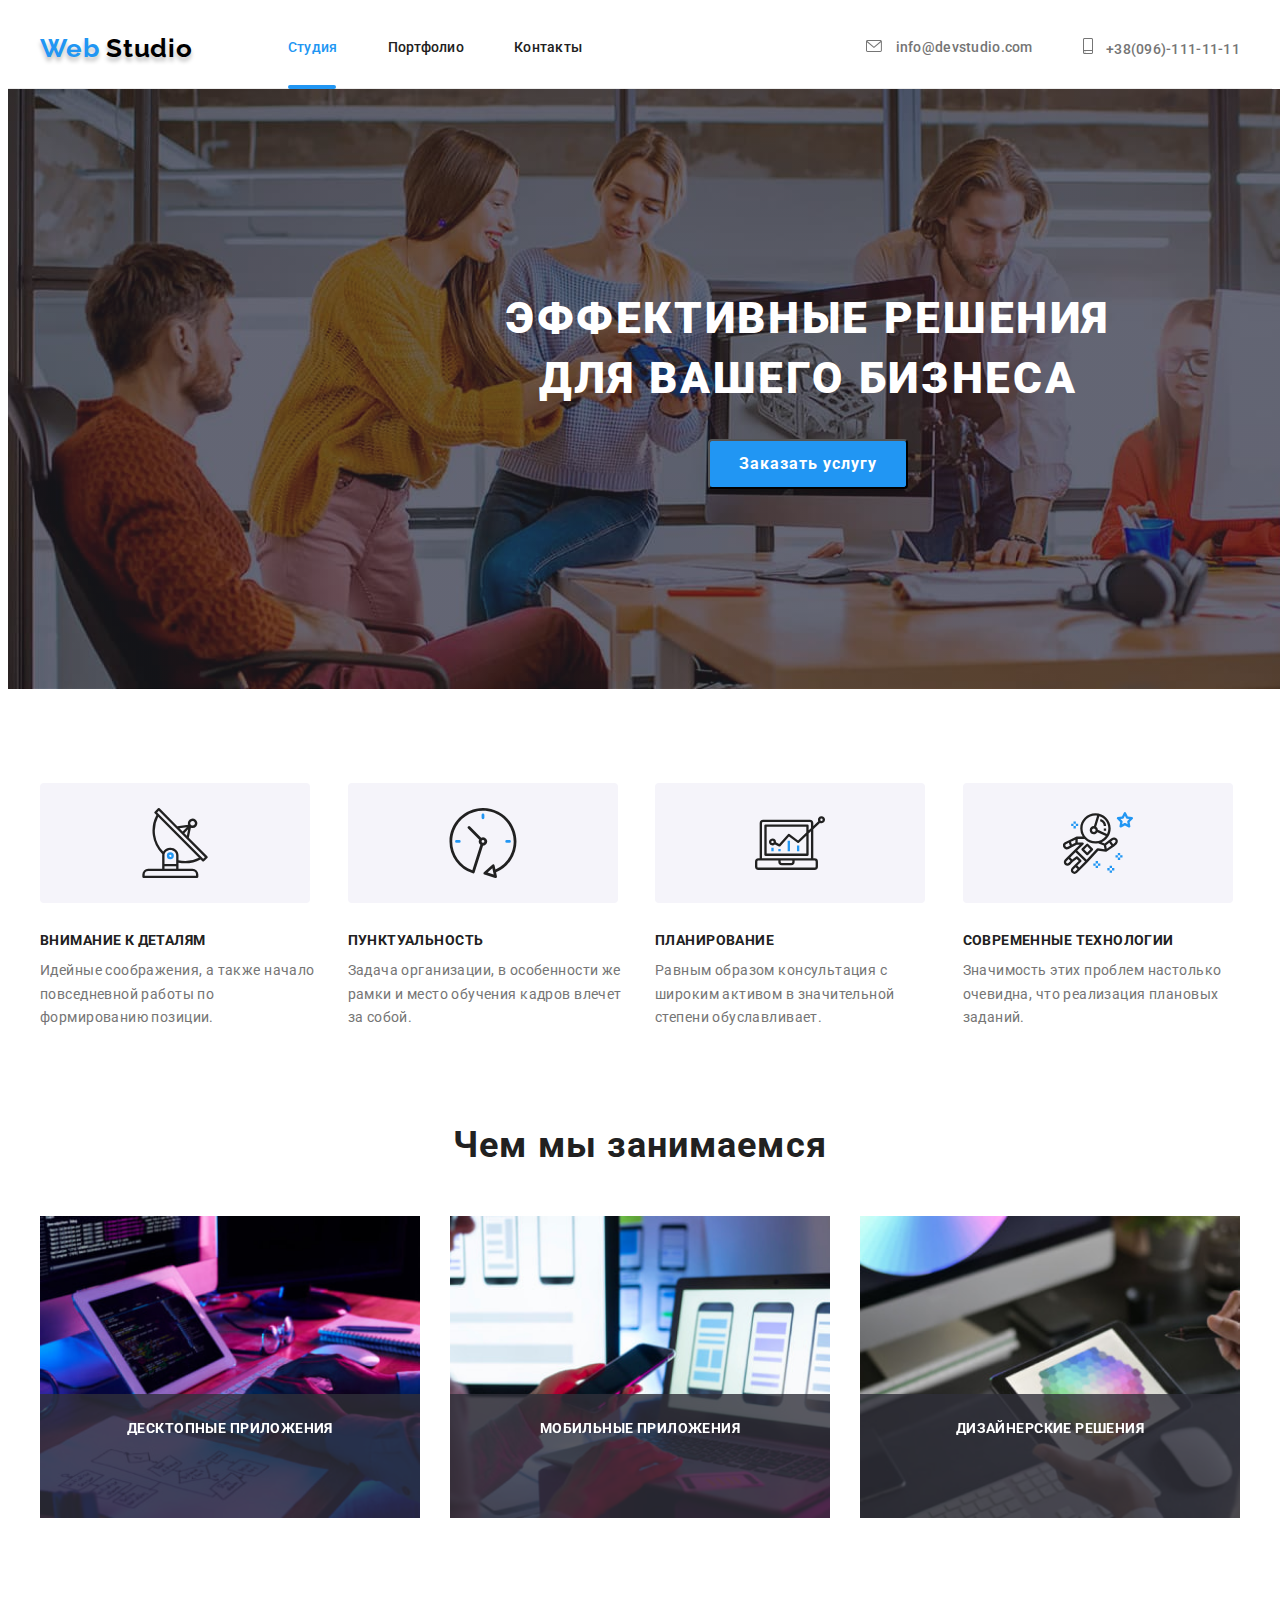
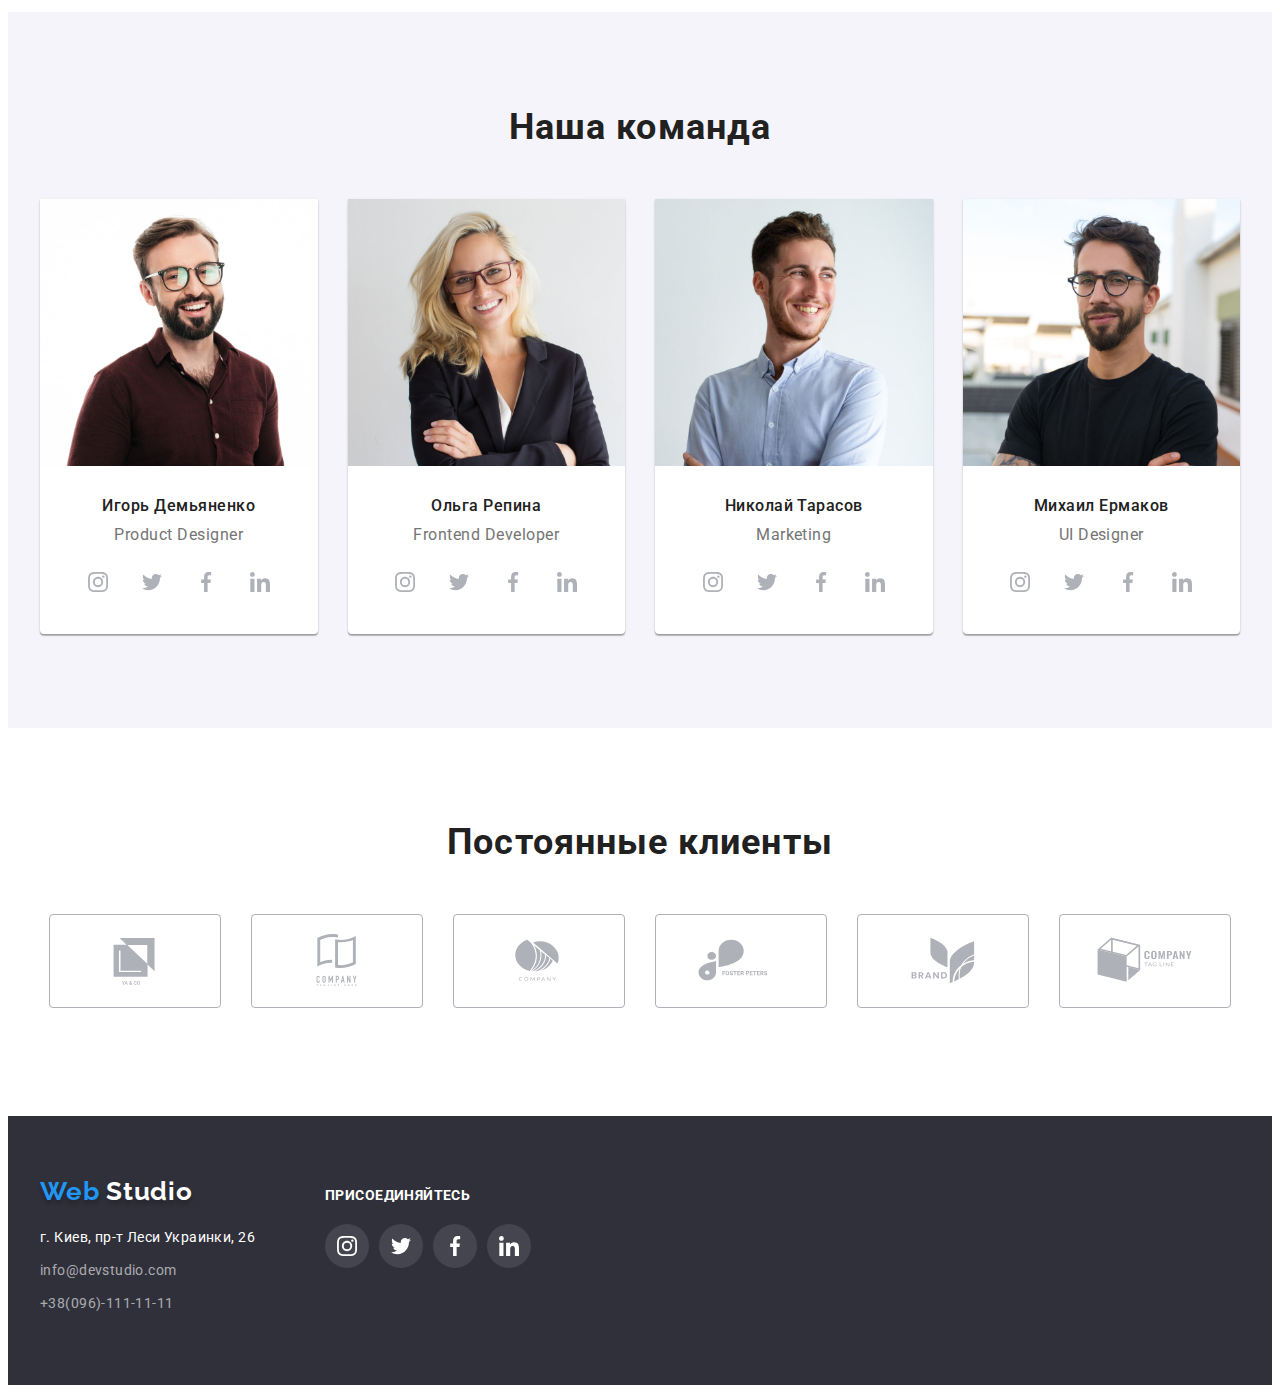
==== index.html @ fd7db61e "Initial commit" ====
<!DOCTYPE html>
<html lang="ru">
	<head>
		<meta charset="UTF-8" />
		<meta http-equiv="X-UA-Compatible" content="IE=edge" />
		<meta name="viewport" content="width=device-width, initial-scale=1.0" />
		<title>Document</title>
		<!--Projects fonts-->
		<link rel="preconnect" href="https://fonts.googleapis.com" />
		<link rel="preconnect" href="https://fonts.gstatic.com" crossorigin />
		<link
			href="https://fonts.googleapis.com/css2?family=Raleway:wght@700&family=Roboto:wght@400;500;700;900&display=swap"
			rel="stylesheet"
		/>
		<!--Normalize-->
		<link
			rel="stylesheet"
			href="https://cdnjs.cloudflare.com/ajax/libs/modern-normalize/1.1.0/modern-normalize.min.css"
			integrity="sha512-wpPYUAdjBVSE4KJnH1VR1HeZfpl1ub8YT/NKx4PuQ5NmX2tKuGu6U/JRp5y+Y8XG2tV+wKQpNHVUX03MfMFn9Q=="
			crossorigin="anonymous"
			referrerpolicy="no-referrer"
		/>
		<!--Custom styles-->
		<link rel="stylesheet" href="./css/styles.css" />
	</head>
	<body>
		<header class="header-post">
			<div class="container header-container">
				<nav class="navigation">
					<a href="" class="logo">
						<span class="accent-logo">Web</span>
						Studio
					</a>
					<ul class="list">
						<li class="item">
							<a class="link link-current" href="">Студия</a>
						</li>
						<li class="item">
							<a class="link" href="./portfolio.html">Портфолио</a>
						</li>
						<li class="item">
							<a class="link" href="">Контакты</a>
						</li>
					</ul>
				</nav>
				<div class="contacts-group">
					<a class="contacts" href="mailto:info@devstudio.com">
						<svg class="header-icon" width="16" height="12">
							<use href="./images/sprite.svg#icon-mail"></use>
						</svg>
						info@devstudio.com
					</a>
					<a class="contacts" href="tel:+38(096)-111-11-11">
						<svg class="header-icon" width="10" height="16">
							<use href="./images/sprite.svg#icon-tel"></use>
						</svg>
						+38(096)-111-11-11
					</a>
				</div>
			</div>
		</header>
		<main>
			<section class="hero">
				<div class="container hero-container">
					<h1 class="title-hero">
						Эффективные решения
						<br />
						для вашего бизнеса
					</h1>
					<button data-modal-open class="btn" type="button">Заказать услугу</button>
					<div class="backdrop is-hidden" data-modal>
						<div class="modal">
							<button class="close-button" data-modal-close>
								<svg class="icon-close" width="18" height="18">
									<use href="./images/sprite.svg#icon-close"></use>
								</svg>
							</button>
						</div>
					</div>
				</div>
			</section>
			<section class="features-post">
				<div class="container features-container">
					<h2 class="visually-hidden">Преимущества</h2>
					<ul class="features-main">
						<li class="features-item">
							<div class="features-link">
								<svg class="features-icon" width="70" height="70">
									<use href="./images/sprite.svg#icon-antenna"></use>
								</svg>
							</div>
							<h3 class="features">Внимание к деталям</h3>
							<p class="features-list">
								Идейные соображения, а также начало повседневной работы по формированию позиции.
							</p>
						</li>
						<li class="features-item">
							<div class="features-link">
								<svg class="features-icon" width="70" height="70">
									<use href="./images/sprite.svg#icon-clock"></use>
								</svg>
							</div>
							<h3 class="features">Пунктуальность</h3>
							<p class="features-list">
								Задача организации, в особенности же рамки и место обучения кадров влечет за собой.
							</p>
						</li>
						<li class="features-item">
							<div class="features-link">
								<svg class="features-icon" width="70" height="70">
									<use href="./images/sprite.svg#icon-diagram"></use>
								</svg>
							</div>
							<h3 class="features">Планирование</h3>
							<p class="features-list">
								Равным образом консультация с широким активом в значительной степени обуславливает.
							</p>
						</li>
						<li class="features-item">
							<div class="features-link">
								<svg class="features-icon" width="70" height="70">
									<use href="./images/sprite.svg#icon-astronaut"></use>
								</svg>
							</div>
							<h3 class="features">Современные технологии</h3>
							<p class="features-list">Значимость этих проблем настолько очевидна, что реализация плановых заданий.</p>
						</li>
					</ul>
				</div>
			</section>
			<section class="caption-post">
				<div class="container">
					<h2 class="caption">Чем мы занимаемся</h2>
					<ul class="caption-list">
						<li class="caption-item">
							<img src="images/img.jpg" alt="работа с кодом на компьютере" width="370" />
							<div class="caption-box">
								<p class="caption-text">ДЕСКТОПНЫЕ ПРИЛОЖЕНИЯ</p>
							</div>
						</li>
						<li class="caption-item">
							<img src="images/img1.jpg" alt="оптимизация приложений под портативные устройста" width="370" />
							<div class="caption-box">
								<p class="caption-text">МОБИЛЬНЫЕ ПРИЛОЖЕНИЯ</p>
							</div>
						</li>
						<li class="caption-item">
							<img src="images/img2.jpg" alt="удаленный доступ к компьютеру с помощью планшета" width="370" />
							<div class="caption-box">
								<p class="caption-text">ДИЗАЙНЕРСКИЕ РЕШЕНИЯ</p>
							</div>
						</li>
					</ul>
				</div>
			</section>

			<section class="team-post">
				<div class="container team-container">
					<h2 class="team-tittle">Наша команда</h2>
					<ul class="team-list">
						<li class="team-item">
							<img src="images/team/member1.jpg" alt="Игорь Демьяненко" width="270" />
							<div class="team-card">
								<h3 class="team">Игорь Демьяненко</h3>
								<p class="team-info">Product Designer</p>
								<ul class="socials-list">
									<li class="socials-item">
										<a
											class="socials-link"
											href=""
											target="_blank"
											rel="noopener noreferrer"
											aria-label="иконка instagram"
										>
											<svg class="socials-icon" width="20" height="20">
												<use href="./images/sprite.svg#icon-instagram"></use>
											</svg>
										</a>
									</li>
									<li class="socials-item">
										<a
											class="socials-link"
											href=""
											target="_blank"
											rel="noopener noreferrer"
											aria-label="иконка twitter"
										>
											<svg class="socials-icon" width="20" height="20">
												<use href="./images/sprite.svg#icon-twitter"></use>
											</svg>
										</a>
									</li>
									<li class="socials-item">
										<a
											class="socials-link"
											href=""
											target="_blank"
											rel="noopener noreferrer"
											aria-label="иконка facebook"
										>
											<svg class="socials-icon" width="20" height="20">
												<use href="./images/sprite.svg#icon-facebook"></use>
											</svg>
										</a>
									</li>
									<li class="socials-item">
										<a
											class="socials-link"
											href=""
											target="_blank"
											rel="noopener noreferrer"
											aria-label="иконка linkedin"
										>
											<svg class="socials-icon" width="20" height="20">
												<use href="./images/sprite.svg#icon-linkedin"></use>
											</svg>
										</a>
									</li>
								</ul>
							</div>
						</li>

						<li class="team-item">
							<img src="images/team/member2.jpg" alt="Ольга Репина" width="270" />
							<div class="team-card">
								<h3 class="team">Ольга Репина</h3>
								<p class="team-info">Frontend Developer</p>
								<ul class="socials-list">
									<li class="socials-item">
										<a
											class="socials-link"
											href=""
											target="_blank"
											rel="noopener noreferrer"
											aria-label="иконка instagram"
										>
											<svg class="socials-icon" width="20" height="20">
												<use href="./images/sprite.svg#icon-instagram"></use>
											</svg>
										</a>
									</li>
									<li class="socials-item">
										<a
											class="socials-link"
											href=""
											target="_blank"
											rel="noopener noreferrer"
											aria-label="иконка twitter"
										>
											<svg class="socials-icon" width="20" height="20">
												<use href="./images/sprite.svg#icon-twitter"></use>
											</svg>
										</a>
									</li>
									<li class="socials-item">
										<a
											class="socials-link"
											href=""
											target="_blank"
											rel="noopener noreferrer"
											aria-label="иконка facebook"
										>
											<svg class="socials-icon" width="20" height="20">
												<use href="./images/sprite.svg#icon-facebook"></use>
											</svg>
										</a>
									</li>
									<li class="socials-item">
										<a
											class="socials-link"
											href=""
											target="_blank"
											rel="noopener noreferrer"
											aria-label="иконка linkedin"
										>
											<svg class="socials-icon" width="20" height="20">
												<use href="./images/sprite.svg#icon-linkedin"></use>
											</svg>
										</a>
									</li>
								</ul>
							</div>
						</li>
						<li class="team-item">
							<img src="images/team/member3.jpg" alt="Николай Тарасов" width="270" />
							<div class="team-card">
								<h3 class="team">Николай Тарасов</h3>
								<p class="team-info">Marketing</p>
								<ul class="socials-list">
									<li class="socials-item">
										<a
											class="socials-link"
											href=""
											target="_blank"
											rel="noopener noreferrer"
											aria-label="иконка instagram"
										>
											<svg class="socials-icon" width="20" height="20">
												<use href="./images/sprite.svg#icon-instagram"></use>
											</svg>
										</a>
									</li>
									<li class="socials-item">
										<a
											class="socials-link"
											href=""
											target="_blank"
											rel="noopener noreferrer"
											aria-label="иконка twitter"
										>
											<svg class="socials-icon" width="20" height="20">
												<use href="./images/sprite.svg#icon-twitter"></use>
											</svg>
										</a>
									</li>
									<li class="socials-item">
										<a
											class="socials-link"
											href=""
											target="_blank"
											rel="noopener noreferrer"
											aria-label="иконка facebook"
										>
											<svg class="socials-icon" width="20" height="20">
												<use href="./images/sprite.svg#icon-facebook"></use>
											</svg>
										</a>
									</li>
									<li class="socials-item">
										<a
											class="socials-link"
											href=""
											target="_blank"
											rel="noopener noreferrer"
											aria-label="иконка linkedin"
										>
											<svg class="socials-icon" width="20" height="20">
												<use href="./images/sprite.svg#icon-linkedin"></use>
											</svg>
										</a>
									</li>
								</ul>
							</div>
						</li>
						<li class="team-item">
							<img src="images/team/member4.jpg" alt="Михаил Ермаков" width="270" />
							<div class="team-card">
								<h3 class="team">Михаил Ермаков</h3>
								<p class="team-info">UI Designer</p>
								<ul class="socials-list">
									<li class="socials-item">
										<a
											class="socials-link"
											href=""
											target="_blank"
											rel="noopener noreferrer"
											aria-label="иконка instagram"
										>
											<svg class="socials-icon" width="20" height="20">
												<use href="./images/sprite.svg#icon-instagram"></use>
											</svg>
										</a>
									</li>
									<li class="socials-item">
										<a
											class="socials-link"
											href=""
											target="_blank"
											rel="noopener noreferrer"
											aria-label="иконка twitter"
										>
											<svg class="socials-icon" width="20" height="20">
												<use href="./images/sprite.svg#icon-twitter"></use>
											</svg>
										</a>
									</li>
									<li class="socials-item">
										<a
											class="socials-link"
											href=""
											target="_blank"
											rel="noopener noreferrer"
											aria-label="иконка facebook"
										>
											<svg class="socials-icon" width="20" height="20">
												<use href="./images/sprite.svg#icon-facebook"></use>
											</svg>
										</a>
									</li>
									<li class="socials-item">
										<a
											class="socials-link"
											href=""
											target="_blank"
											rel="noopener noreferrer"
											aria-label="иконка linkedin"
										>
											<svg class="socials-icon" width="20" height="20">
												<use href="./images/sprite.svg#icon-linkedin"></use>
											</svg>
										</a>
									</li>
								</ul>
							</div>
						</li>
					</ul>
				</div>
			</section>
			<section class="clients-post">
				<div class="container">
					<h2 class="clients-title">Постоянные клиенты</h2>
					<ul class="clients-list">
						<li class="clients-item">
							<a
								class="clients-link"
								href=""
								target="_blank"
								rel="noopener noreferrer"
								aria-label="иконка логотип компании"
							>
								<svg class="clients-icon" width="160" height="60">
									<use href="./images/sprite.svg#icon-logo1"></use>
								</svg>
							</a>
						</li>
						<li class="clients-item">
							<a
								class="clients-link"
								href=""
								target="_blank"
								rel="noopener noreferrer"
								aria-label="иконка логотип компании"
							>
								<svg class="clients-icon" width="160" height="60">
									<use href="./images/sprite.svg#icon-logo2"></use>
								</svg>
							</a>
						</li>
						<li class="clients-item">
							<a
								class="clients-link"
								href=""
								target="_blank"
								rel="noopener noreferrer"
								aria-label="иконка логотип компании"
							>
								<svg class="clients-icon" width="160" height="60">
									<use href="./images/sprite.svg#icon-logo3"></use>
								</svg>
							</a>
						</li>
						<li class="clients-item">
							<a
								class="clients-link"
								href=""
								target="_blank"
								rel="noopener noreferrer"
								aria-label="иконка логотип компании"
							>
								<svg class="clients-icon" width="160" height="60">
									<use href="./images/sprite.svg#icon-logo4"></use>
								</svg>
							</a>
						</li>
						<li class="clients-item">
							<a
								class="clients-link"
								href=""
								target="_blank"
								rel="noopener noreferrer"
								aria-label="иконка логотип компании"
							>
								<svg class="clients-icon" width="160" height="60">
									<use href="./images/sprite.svg#icon-logo5"></use>
								</svg>
							</a>
						</li>
						<li class="clients-item">
							<a
								class="clients-link"
								href=""
								target="_blank"
								rel="noopener noreferrer"
								aria-label="иконка логотип компании"
							>
								<svg class="clients-icon" width="160" height="60">
									<use href="./images/sprite.svg#icon-logo6"></use>
								</svg>
							</a>
						</li>
					</ul>
				</div>
			</section>
		</main>
		<footer class="page-footer">
			<div class="container footer-conteiner">
				<div class="footer-main">
					<a class="footer-logo" href="">
						<span class="accent-logo">Web</span>
						Studio
					</a>
					<div class="footer-info">
						<address class="footer-adress">
							<p class="adress-info">г. Киев, пр-т Леси Украинки, 26</p>
							<a class="footer-contacts" href="mailto:info@devstudio.com">info@devstudio.com</a>
							<br />
							<a class="footer-contacts" href="tel:+38(096)-111-11-11">+38(096)-111-11-11</a>
						</address>
					</div>
				</div>
				<div class="join-title">
					<p class="join-text">ПРИСОЕДИНЯЙТЕСЬ</p>
					<ul class="join-list">
						<li class="join-item">
							<a class="join-link" href="" target="_blank" rel="noopener noreferrer" aria-label="иконка instagram">
								<svg class="join-icon" width="20" height="20">
									<use href="./images/sprite.svg#icon-instagram"></use>
								</svg>
							</a>
						</li>
						<li class="join-item">
							<a class="join-link" href="" target="_blank" rel="noopener noreferrer" aria-label="иконка instagram">
								<svg class="join-icon" width="20" height="20">
									<use href="./images/sprite.svg#icon-twitter"></use>
								</svg>
							</a>
						</li>
						<li class="join-item">
							<a class="join-link" href="" target="_blank" rel="noopener noreferrer" aria-label="иконка instagram">
								<svg class="join-icon" width="20" height="20">
									<use href="./images/sprite.svg#icon-facebook"></use>
								</svg>
							</a>
						</li>
						<li class="join-item">
							<a class="join-link" href="" target="_blank" rel="noopener noreferrer" aria-label="иконка instagram">
								<svg class="join-icon" width="20" height="20">
									<use href="./images/sprite.svg#icon-linkedin"></use>
								</svg>
							</a>
						</li>
					</ul>
				</div>
			</div>
		</footer>
		<script src="./js/modal.js"></script>
	</body>
</html>
---- css/styles.css ----
:root{
    --main-font: Roboto, sans-serif;
    --secondary-font: Raleway, sans-serif;
    /* text colors*/
    --txt-cl:#757575;
    --secondary-txt-cl:#212121;
    --accent-cl:#2196F3;
    /*backgrounds color*/
    --main-bg-cl:#E5E5E5;
    --secondary-bg-cl:#2F303A;
}

body{
    font-family: var(--main-font);
    font-size: 14px;
    color: var(--txt-cl);
    
}

h1,h2,h3,h4,h5,h6,p{
    margin: 0;
}

.container{
    
    width: 1200px ;

    padding-left: 15px;
    padding-right: 15px;

    margin-left: auto ;
    margin-right: auto;
    
}   


.navigation{
    display: flex;
    align-items: center;
    
}
.logo{
    color: #000000;
    font-family: var(--secondary-font);
    font-weight: 700;
    font-size: 26px;
    line-height: 1.19;
    letter-spacing: 0.03em;
    text-decoration: none;
    text-shadow: 0px 4px 4px rgba(0, 0, 0, 0.25);
    margin-right:95px ;
}

.accent-logo{
   color: var(--accent-cl); 
}

.list{
    display: flex;
    align-items: center;
}
.link{
    font-weight: 500;
    line-height: 1.14;
    letter-spacing: 0.02em;
    color: var(--secondary-txt-cl);
    text-decoration: none;

    padding-top: 32px;
    padding-bottom: 32px;
    display: block;
    transition: color 250ms cubic-bezier(0.4, 0, 0.2, 1);
    
}

.link-current::after{
  content: '';
  display: inline-block;
  width: 48px;
  height: 4px;
  background-color: var(--accent-cl);
  border-radius: 2px;
  
  position: absolute;
  bottom: -1px;
  left: 0px;
  
} 

.link-current{
    color: var(--accent-cl);
}

.link-port{
    color: var(--accent-cl);
}

.link-port::after{
    content: '';
    display: inline-block;
    width: 78px;
    height: 4px;

    background-color: var(--accent-cl);
    border-radius: 2px;
    
    position: absolute;
    bottom: -1px;
    left: 0px;
}

.list,
.filter-main,
.features-main,
.caption-list,
.team-list,
.filter-content{
    list-style: none;
    margin: 0;
    padding: 0;
}

.header-post{
    border-bottom: 1px solid #ECECEC;
}

.header-container {
    display: flex;
    align-items: center;
    
    
}
.link:hover,
.link:focus{
    color: var(--accent-cl);
}
.item{
    margin-right: 50px;
    
    position: relative;
}
.item:last-child{
    margin-right: 0;
}
.contacts-group{
    margin-left: auto;

    display: flex;
    align-items: center;
    
}

.contacts{
    font-weight: 500;
    line-height: 1.14;
    letter-spacing: 0.02em;
    color: var(--txt-cl);
    text-decoration: none;
    margin-right: 50px;
    transition: color 250ms cubic-bezier(0.4, 0, 0.2, 1);
    
    
}
.contacts:last-child{
    margin-right: 0;
}

.contacts:hover,
.contacts:focus{
    color: var(--accent-cl);
}

.header-icon{
    fill: var(--txt-cl);

    margin-right: 10px;
    transition: fill 250ms cubic-bezier(0.4, 0, 0.2, 1);
    
}

.contacts:hover .header-icon,
.contacts:focus .header-icon {
    fill: var(--accent-cl);
}

.hero {
        width: 1600px;
        background: var(--secondary-bg-cl);
        background-image: linear-gradient(rgba(47, 48, 58, 0.4), rgba(47, 48, 58, 0.4)),
            url(../images/bg\ img.jpg);
    
        background-repeat: no-repeat;
        background-size: cover;
        background-position: center;
    
        text-align: center;
        
    
        margin: 0 auto;
        
    
    
        padding-top: 200px;
        padding-bottom: 200px;
}


.hero-container{
   text-align: center;
   
}

.title-hero{
    font-weight: 900;
    font-size: 44px;
    line-height: 1.36;
    text-align: center;
    letter-spacing: 0.06em;
    text-transform: uppercase;
    color: #FFFFFF;
    
    margin-bottom: 30px;

    
}

.btn{
    font-weight: 700;
    font-size: 16px;
    line-height: 1.88;
    letter-spacing: 0.06em;
    color: #FFFFFF;
    background: var(--accent-cl);
    box-shadow: 0px 4px 4px rgba(0, 0, 0, 0.15);
    cursor: pointer;
    font-family: inherit;

  
    border-radius: 4px;
    
    
    width: 200px;
    height: 50px;
}

.backdrop{
    position: fixed;

    width: 100%;
    height: 100%;
    left: 0;
    top: 0;
    
    background: rgba(0, 0, 0, 0.2);
    transition: opacity 500ms, visibility 500ms;
}

.backdrop.is-hidden{
    opacity: 0;
    pointer-events: none;
}

.modal{
    position: absolute;
    top: 50%;
    left: 50%;
    transform: translate(-50%, -50%);

    width: 528px;
    height: 581px;

    background: #FFFFFF;
    box-shadow: 0px 1px 3px rgba(0, 0, 0, 0.12), 0px 1px 1px rgba(0, 0, 0, 0.14), 0px 2px 1px rgba(0, 0, 0, 0.2);
    border-radius: 4px;

}

.close-button{
    position: absolute;
    width: 30px;
    height: 30px;
    top: 8px;
    right: 8px;
    display: flex;
    align-items: center;
    justify-content: center;
    border-radius: 50% ;
    background: #FFFFFF;
    border: 1px solid rgba(0, 0, 0, 0.1);
    cursor: pointer;
}

.close-button:hover{
    fill: var(--accent-cl);
}

.visually-hidden{
    position: absolute;
    width: 1px;
    height: 1px;
    margin: -1px;
    border: 0;
    padding: 0;
    white-space: nowrap;
    clip-path: inset(100%);
    clip: rect(0 0 0 0);
    overflow: hidden;
}

img{
    display: block;
    width: 100%;
    height: auto;
}

.features-main{
    display: flex;
    
}

.features-link{
    width: 270px;
    height: 120px;

    background: #F5F4FA;
    border-radius: 4px;
    display: flex;
    justify-content: center;
    align-items: center;

    margin-bottom: 30px;
}

.features-post{
    padding-top: 94px;
    padding-bottom: 94px;
}



.features-item{
    flex-basis: calc((100% - 90px) / 4);
    margin-right: 30px;
    

}
   
.features-item:last-child{
    margin-right: 0px;
}
.features{
    font-weight: 700;
    font-size: 14px;
    line-height: 1.14;
    letter-spacing: 0.03em;
    text-transform: uppercase;
    color: var(--secondary-txt-cl);
    list-style: none;

    margin-bottom: 10px;
}

.features-list{
    line-height: 1.71;
    color: var(--txt-cl);

    letter-spacing: 0.03em;
    
}

.caption-list{
    display: flex;
   
   
}

.caption-post{
    padding-bottom: 94px;
    
}



.caption{
    font-weight: 700;
    font-size: 36px;
    line-height: 1.17;
    text-align: center;
    letter-spacing: 0.03em;
    color: var(--secondary-txt-cl);

    margin-bottom: 50px;
}

.caption-item{
    display: flex;
    width: calc((100% - 60px) / 3);
    margin-right: 30px;

    position: relative;
}
    

.caption-item:last-child{
    margin-right: 0px;
}

.caption-text{
    font-weight: 700;
    font-size: 14px;
    line-height: 1.14;

    letter-spacing: 0.03em;
    color: #FFFFFF;
    text-transform: uppercase;
   
}


.caption-box{
    display: flex;
    height: 70px;
    width: 100%;
    background: rgba(47, 48, 58, 0.8);
    position: absolute;
    
    bottom: 0px;
    left: 0px;
    
    justify-content: center;
    padding-top: 27px;
    padding-bottom: 27px;
}

.team-post{
    padding-top: 94px;  
    padding-bottom: 94px;

    background-color: #F5F4FA;
}

.team-tittle{
    font-weight: 700;
    font-size: 36px;
    line-height: 1.17;
    text-align: center;
    letter-spacing: 0.03em;
    color: var(--secondary-txt-cl);

    margin-bottom: 50px;
}

.team-list {
    display: flex;
    
    
}

.team-item{
    width: calc((100% - 90px) / 4);
    margin-right: 30px;
    background: #FFFFFF;
    box-shadow: 0px 1px 3px rgba(0, 0, 0, 0.12), 0px 1px 1px rgba(0, 0, 0, 0.14), 0px 2px 1px rgba(0, 0, 0, 0.2);
    border-radius: 0px 0px 4px 4px;
    
}

.team-item:last-child{
    margin-right: 0px;
}
   
.team-card{
    padding-top: 30px ;
    padding-bottom: 30px;
    text-align: center;
    
}

.team{
    font-weight: 500;
    font-size: 16px;
    line-height: 1.19;
    letter-spacing: 0.03em;
    color: var(--secondary-txt-cl);

    margin-bottom: 10px;
}
.team-info{
    font-size: 16px;
    line-height: 1.19;
    letter-spacing: 0.03em;
    color: var(--txt-cl);
    margin-bottom: 16px;
}

.socials-list{
    display: flex;
    list-style: none;
    padding-left: 0;
    justify-content: center;
    align-items: center;
}

.socials-link{
    display: flex;
    justify-content: center;
    align-items: center;
    width: 44px;
    height: 44px;

    background-color: #FFFFFF;

    border-radius: 50%;

    transition: background-color 250ms cubic-bezier(0.4, 0, 0.2, 1);
}

.socials-link:hover,
.socials-link:focus{
    background-color: var(--accent-cl);
    
}


.socials-item:not(:last-child){
    margin-right: 10px;
}
    
.socials-icon{
    fill: #AFB1B8;
    transition: fill 250ms cubic-bezier(0.4, 0, 0.2, 1);
}

.socials-link:hover .socials-icon,
.socials-link:focus .socials-icon{
    fill: #FFFFFF;
}

.clients-post{
    padding-top: 94px;
    padding-bottom: 94px;
}

.clients-title{
    font-family: var(--main-font);
    font-weight: 700;
    font-size: 36px;
    line-height: 1.16;
    text-align: center;
    letter-spacing: 0.03em;
    
    color: var(--secondary-txt-cl);

    margin-bottom: 50px;
}

.clients-list{
    display: flex;
    list-style: none;
    padding-left: 0;
    justify-content: center;
    align-items: center;
}

.clients-link{
    display: flex;
    justify-content: center;
    align-items: center;

    width: 170px;
    height: 92px;
    border: 1px solid #AFB1B8;
    border-radius: 4px;
    transition: border-color 250ms cubic-bezier(0.4, 0, 0.2, 1);
}

.clients-item:not(:last-child) {
    margin-right: 30px;
}

.clients-icon{
    fill: #AFB1B8;
    transition: fill 250ms cubic-bezier(0.4, 0, 0.2, 1);
}

.clients-link:hover .clients-icon,
.clients-link:focus .clients-icon {
    fill: var(--accent-cl);
}

.clients-link:hover {
    border-color: var(--accent-cl);
}

.footer-logo{
    font-family: var(--secondary-font);
    font-weight: 700;
    font-size: 26px;
    line-height: 1.19;
    letter-spacing: 0.03em;
    color: #FFFFFF;
    text-shadow: 0px 4px 4px rgba(0, 0, 0, 0.25);
    text-decoration: none;
    
    display: inline-block;
    margin-bottom: 20px;
}


    

.page-footer{
    
    background: var(--secondary-bg-cl);
    padding-top: 60px;
    padding-bottom: 60px;

    
}   
   



.adress-info{
    font-style: normal;
    line-height: 1.71;
    letter-spacing: 0.03em;
    color: #FFFFFF;

    margin-bottom: 9px;
}
.footer-contacts{
    font-style: normal;
    line-height: 1.71;
    letter-spacing: 0.03em;
    color: rgba(255, 255, 255, 0.6);
    text-decoration: none;
    
    display: inline-block;
    margin-bottom: 9px;
    transition: color 250ms cubic-bezier(0.4, 0, 0.2, 1);
    }
    
}

.footer-contacts:last-child{
    margin-bottom: 0px;
}

.footer-contacts:hover,
.footer-contacts:focus{
    color: var(--accent-cl);
}

.footer-conteiner{
    display: flex;
    align-items: baseline;

}

.join-text{
    
    font-weight: 700;
    font-size: 14px;
    line-height: 1.14;
    letter-spacing: 0.03em;
    color: #FFFFFF;

    margin-bottom: 20px;    
}

.join-list{
    display: flex;
    justify-content: center;
    align-items: center;
    list-style: none;
    padding-left: 0;
}

.join-link {
    display: flex;
    justify-content: center;
    align-items: center;
    width: 44px;
    height: 44px;
    list-style: none;
    background-color:  rgba(255, 255, 255, 0.1);;

    border-radius: 50%;
    transition: background-color 250ms cubic-bezier(0.4, 0, 0.2, 1) ;
}

.join-link:hover,
.join-link:focus{
    background-color: var(--accent-cl);
}

.join-item:not(:last-child){
    margin-right: 10px;
}

.join-icon{
    fill: #FFFFFF;
}

.footer-main{
    margin-right: 70px;
}

.filter-main{
    display: flex;
    justify-content:center;
    margin-bottom: 50px;

    
}

.filter-post{
    padding-top: 94px;
    padding-bottom: 94px;
}

.btn-filter{
    font-weight: 500;
    font-size: 16px;
    line-height: 1.63;
    text-align: center;
    letter-spacing: 0.03em;
    color: var(--secondary-txt-cl);
    cursor: pointer;
    font-family: inherit;
    padding: 6px 22px;

    
    transition: background-color 250ms cubic-bezier(0.4, 0, 0.2, 1),
    color 250ms cubic-bezier(0.4, 0, 0.2, 1),
    box-shadow 250ms cubic-bezier(0.4, 0, 0.2, 1);
    
}

.btn-item{
    margin-right: 8px;
    
        
}

.btn-item:last-child{
    margin-right: 0px;
}

.btn-filter:hover,
.btn-filter:focus{
    color:#FFFFFF;
    background: var(--accent-cl);
    box-shadow: 0px 3px 1px rgba(0, 0, 0, 0.1),
    0px 1px 2px rgba(0, 0, 0, 0.08),
    0px 2px 2px rgba(0, 0, 0, 0.12);
}

.filter-content{
    display: flex;
    flex-wrap: wrap;
    margin-left: -30px;
    margin-bottom: -30px;
}

.filter-card{
    margin-left: 30px;
    margin-bottom: 30px;

    flex-basis: calc((100% - 90px) / 3);
    cursor: pointer;
    
    
}

.filter-card:hover .item-card{
    box-shadow: 0px 1px 1px rgba(0, 0, 0, 0.12), 0px 4px 4px rgba(0, 0, 0, 0.06), 1px 4px 6px rgba(0, 0, 0, 0.16);

    transform: translateY(0);
    
}
    
.filter-text{
    padding-left: 24px;
    padding-right: 24px;
    padding-top: 20px;
    padding-bottom: 20px;

    border: 1px solid #EEEEEE;
    
    

    
}
.filter-item{
    font-weight: 700;
    font-size: 18px;
    line-height: 2;
    letter-spacing: 0.06em;
    color: var(--secondary-txt-cl);
}
.filter-list{
    font-size: 16px;
    line-height: 1.88;
    letter-spacing: 0.03em;
    color: var(--txt-cl);
}

.text-card{
    display: block;
    width: 322px;
    height: 168px;
    
   
   font-size: 18px;
   line-height: 1.55;
   letter-spacing: 0.03em;
   color: #FFFFFF;
}



.item-card{
    display: block;
    position: absolute;
    top: 0;
    left: 0;
    background: rgba(33, 150, 243, 0.9);

    padding-left: 24px;
    padding-right: 24px;
    padding-top: 63px;
    padding-bottom: 63px;

    transform: translateY(100%);
    transition: transform 250ms cubic-bezier(0.4, 0, 0.2, 1);

    
}



.box-card{
    
    position: relative;
    overflow: hidden;
}
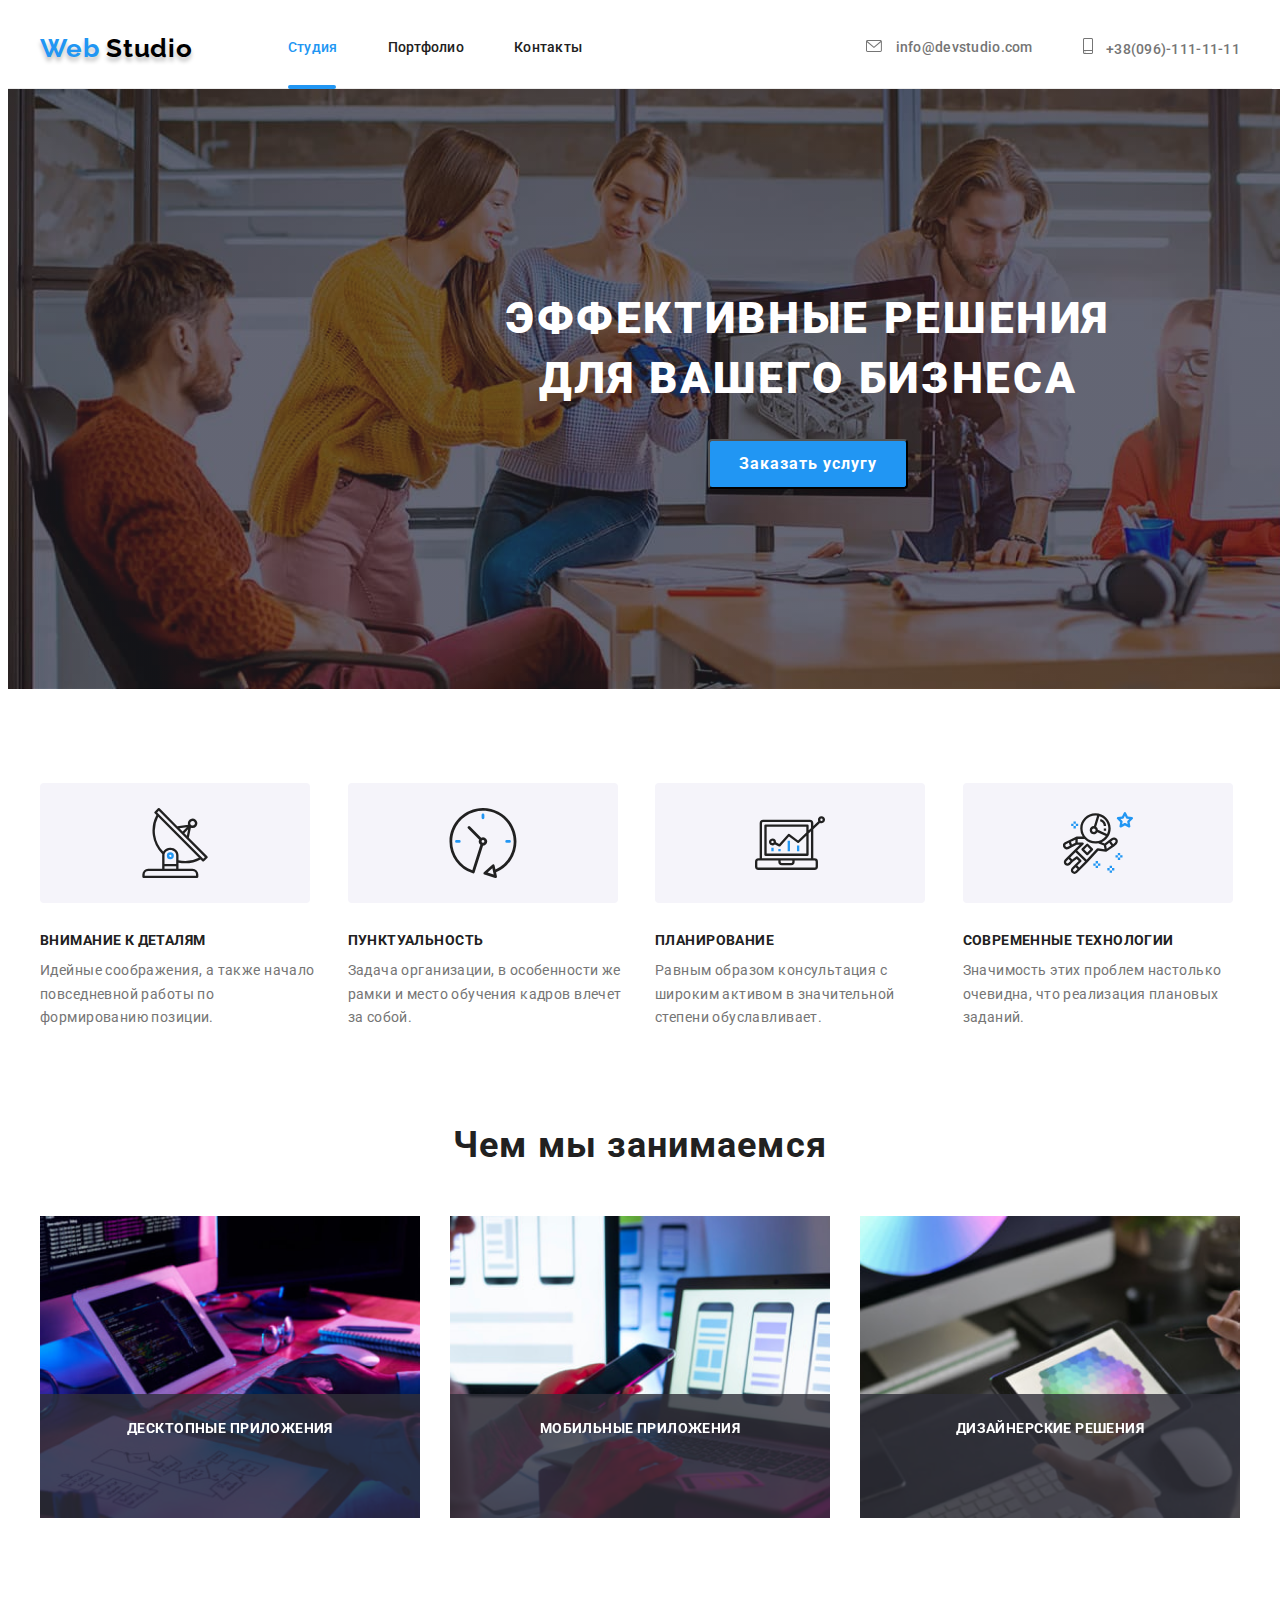
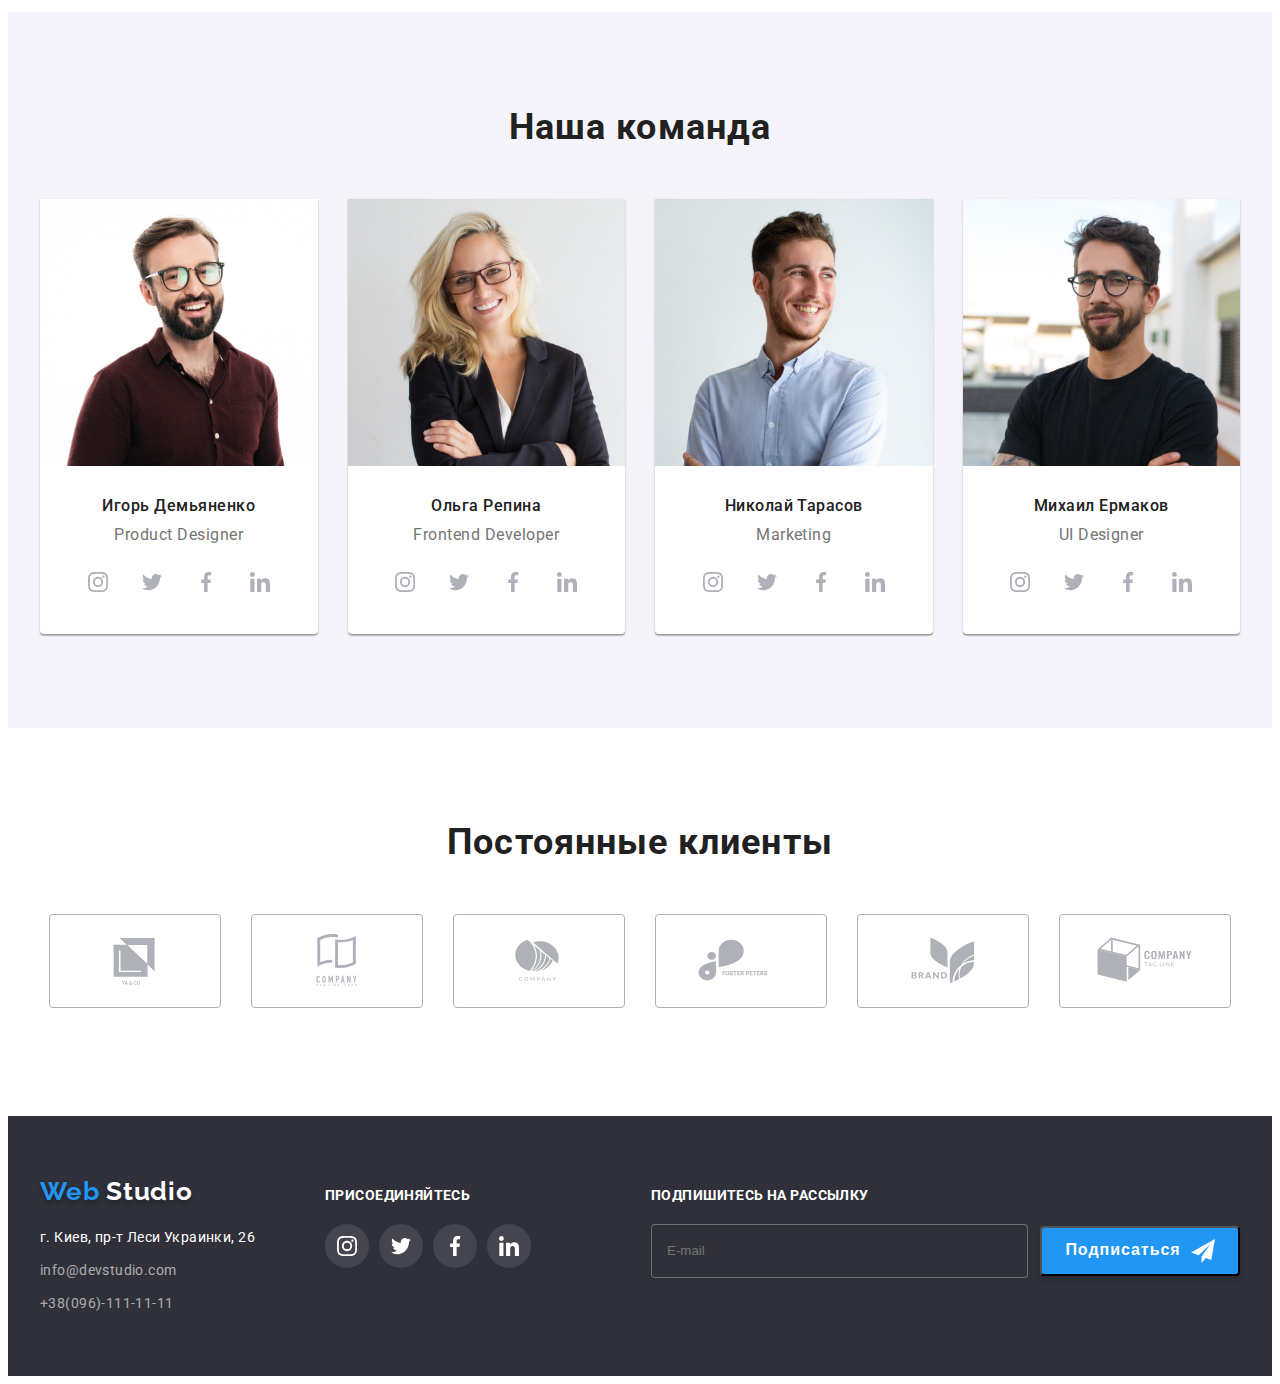
==== commit 6c425645: "сделал форму модального окна и форму в футере" ====
--- a/index.html
+++ b/index.html
@@ -70,6 +70,51 @@
 					<button data-modal-open class="btn" type="button">Заказать услугу</button>
 					<div class="backdrop is-hidden" data-modal>
 						<div class="modal">
+							<form class="field-form">
+								<b class="field-title">Оставьте свои данные, мы вам перезвоним</b>
+								<div class="field-list">
+									<label class="field-item">
+										<span class="field-name">Имя</span>
+										<input class="field-box" type="text" name="user-name" />
+										<svg class="field-icon" width="18" height="18">
+											<use href="./images/sprite.svg#icon-person-modal"></use>
+										</svg>
+									</label>
+								</div>
+								<div class="field-list">
+									<label class="field-item">
+										<span class="field-name">Телефон</span>
+										<input class="field-box" type="tel" name="tel" />
+										<svg class="field-icon" width="18" height="18">
+											<use href="./images/sprite.svg#icon-phone-modal"></use>
+										</svg>
+									</label>
+								</div>
+								<div class="field-list">
+									<label class="field-item">
+										<span class="field-name">Почта</span>
+										<input class="field-box" type="mail" name="mail" />
+										<svg class="field-icon" width="18" height="18">
+											<use href="./images/sprite.svg#icon-email-modal"></use>
+										</svg>
+									</label class="field-item">
+								</div>
+								<div class="field-list">
+									<label class="field-item">
+										<span class="field-name">Комментарий</span>
+										<textarea class="field-area" name="coments" rows="5"></textarea>
+									</label>
+								</div>
+								<div>
+									<label class="label">
+										<input class="checkbox" type="checkbox" name="agreement" />
+										<span class="check-icon"></span>
+										<span class="check-text">Соглашаюсь с рассылкой и принимаю </span>  
+										<a href="">Условия договора</a>
+									</label>
+								</div>
+								<button class="field-btn" type="submit">Отправить</button>
+							</form>
 							<button class="close-button" data-modal-close>
 								<svg class="icon-close" width="18" height="18">
 									<use href="./images/sprite.svg#icon-close"></use>
@@ -541,6 +586,20 @@
 						</li>
 					</ul>
 				</div>
+				<div class="send-title">
+					<p class="send-text">ПOДПИШИТЕСЬ НА РАССЫЛКУ</p>
+					<form class="send-form">
+						<label class="send-box">
+							<input class="send-item" type="mail" name="mail" placeholder="E-mail" />
+						</label>
+						<button class="send-btn" type="submit">
+							Подписаться
+							<svg class="send-icon" width="24" height="24">
+								<use href="./images/sprite.svg#icon-send"></use>
+							</svg>
+						</button>
+					</form>
+				</div>
 			</div>
 		</footer>
 		<script src="./js/modal.js"></script>
--- a/css/styles.css
+++ b/css/styles.css
@@ -272,7 +272,173 @@
     background: #FFFFFF;
     box-shadow: 0px 1px 3px rgba(0, 0, 0, 0.12), 0px 1px 1px rgba(0, 0, 0, 0.14), 0px 2px 1px rgba(0, 0, 0, 0.2);
     border-radius: 4px;
-
+    padding: 40px;
+
+
+}
+
+
+
+.field-title{
+    display: block;
+    font-weight: 700;
+        font-size: 20px;
+        line-height: 1.15;
+        text-align: center;
+        letter-spacing: 0.03em;
+    
+        color: var(--secondary-txt-cl);
+
+        margin-bottom: 30px;
+}
+
+.field-list{
+    margin-bottom: 28px;
+    position: relative;
+    
+                
+}
+
+.field-name{
+    position: absolute;
+    display: block;
+    font-size: 12px;
+    line-height: 1.17;
+    letter-spacing: 0.01em;
+    color: var(--txt-cl);
+    transform: translateY(-18px);
+}
+
+.field-item{
+    
+    display: flex;
+    flex-direction: column;
+
+    
+    
+}
+
+.field-icon{
+    position: absolute;
+    left: 15px;
+    top: 50%;
+    transform: translateY(-50%);
+
+    transition: fill 250ms cubic-bezier(0.4, 0, 0.2, 1);;
+
+}
+
+.field-box{
+    
+    width: 448px;
+    height: 40px;
+    padding-left: 42px;
+    outline: none;
+    border: 1px solid rgba(33, 33, 33, 0.2);
+    border-radius: 4px;
+    
+    transition: border-color 250ms cubic-bezier(0.4, 0, 0.2, 1);
+    
+}
+
+.field-box:focus-within
+{
+    border-color: var(--accent-cl);
+    cursor: pointer;
+
+}
+
+.field-box:focus+.field-icon {
+    fill: var(--accent-cl);
+}
+
+.field-area{
+    width: 448px;
+    height: 120px;
+    resize: none;
+    padding-left: 16px;
+    padding-right: 16px;
+    padding-top: 12px;
+    padding-bottom: 12px;
+    outline: none;
+    border: 1px solid rgba(33, 33, 33, 0.2);
+    border-radius: 4px;
+
+    transition: border-color 250ms cubic-bezier(0.4, 0, 0.2, 1);
+    
+}
+
+.field-area:focus-within{
+    border-color: var(--accent-cl);
+}
+
+.field-btn{
+    width: 200px;
+    height: 50px;
+    background: #188CE8;
+    box-shadow: 0px 4px 4px rgba(0, 0, 0, 0.15);
+    border-radius: 4px;
+    cursor: pointer;
+    margin-top: 30px;
+
+    letter-spacing: 0.06em;
+    
+    color: #FFFFFF;
+
+}
+
+.checkbox{
+    position: absolute;
+        width: 1px;
+        height: 1px;
+        margin: -1px;
+        border: 0;
+        padding: 0;
+        white-space: nowrap;
+        clip-path: inset(100%);
+        clip: rect(0 0 0 0);
+        overflow: hidden;
+}
+
+.checkbox:checked+.check-icon{
+    background-color: var(--accent-cl);
+    background-image: url(../images/icon\ check\ \(1\).svg);
+    background-size: contain;
+    background-origin: border-box;
+    border-color: var(--accent-cl);
+    background-position:center;
+}
+
+.check-icon{
+    display: inline-block;
+    width: 16px;
+    height: 15px;
+    border: 2px solid var(--secondary-txt-cl);
+    border-radius: 2px;
+    
+    margin-right: 7px;
+
+    transition: border-color 250ms cubic-bezier(0.4, 0, 0.2, 1);
+}
+
+.checkbox:focus+.check-icon{
+    border-color: var(--accent-cl) ;
+}
+
+.label{
+    display: flex;
+    align-items: center;
+    justify-content: center;
+}
+
+.check-text{
+    font-size: 14px;
+    line-height: 1.7;
+    
+    letter-spacing: 0.03em;
+    
+    color: var(--txt-cl);
+    margin-right: 5px;
 }
 
 .close-button{
@@ -639,7 +805,7 @@
     display: inline-block;
     margin-bottom: 9px;
     transition: color 250ms cubic-bezier(0.4, 0, 0.2, 1);
-    }
+    
     
 }
 
@@ -684,7 +850,7 @@
     width: 44px;
     height: 44px;
     list-style: none;
-    background-color:  rgba(255, 255, 255, 0.1);;
+    background-color:  rgba(255, 255, 255, 0.1);
 
     border-radius: 50%;
     transition: background-color 250ms cubic-bezier(0.4, 0, 0.2, 1) ;
@@ -705,6 +871,80 @@
 
 .footer-main{
     margin-right: 70px;
+}
+
+.send-text{
+    font-weight: 700;
+        font-size: 14px;
+        line-height: 1.14;
+        letter-spacing: 0.03em;
+        
+    
+        color: #FFFFFF;
+
+    margin-bottom: 20px;
+}
+
+.send-title{
+    margin-left: auto;
+    margin-right: 0 ;
+    
+    
+    
+}
+
+.send-form{
+    display: flex;
+    align-items: center;
+    justify-content: center;
+    
+}
+
+
+.send-item{
+    display: flex;
+    width: 358px;
+    height: 50px;
+    border: 1px solid rgba(255, 255, 255, 0.3);
+    border-radius: 4px;
+   
+    align-items: center;
+    justify-content: center;
+    padding-left: 15px;
+    padding-right: auto;
+    padding-top: auto;
+    padding-bottom: auto;
+    outline: none;
+    
+    background-color: #2F303A;
+    color: #FFFFFF;
+}
+
+.send-btn{
+    display: flex;
+    align-items: center;
+    justify-content: center;
+    width: 200px;
+    height: 50px;
+    background: #2196F3;
+    box-shadow: 0px 4px 4px rgba(0, 0, 0, 0.15);
+    border-radius: 4px;
+    margin-left: 12px;
+
+    font-weight: 700;
+    font-size: 16px;
+    line-height: 1.88;
+       
+    letter-spacing: 0.06em;
+    color: #FFFFFF;
+
+    cursor: pointer;
+    
+
+}
+
+.send-icon{
+    margin-left: 10px;
 }
 
 .filter-main{
